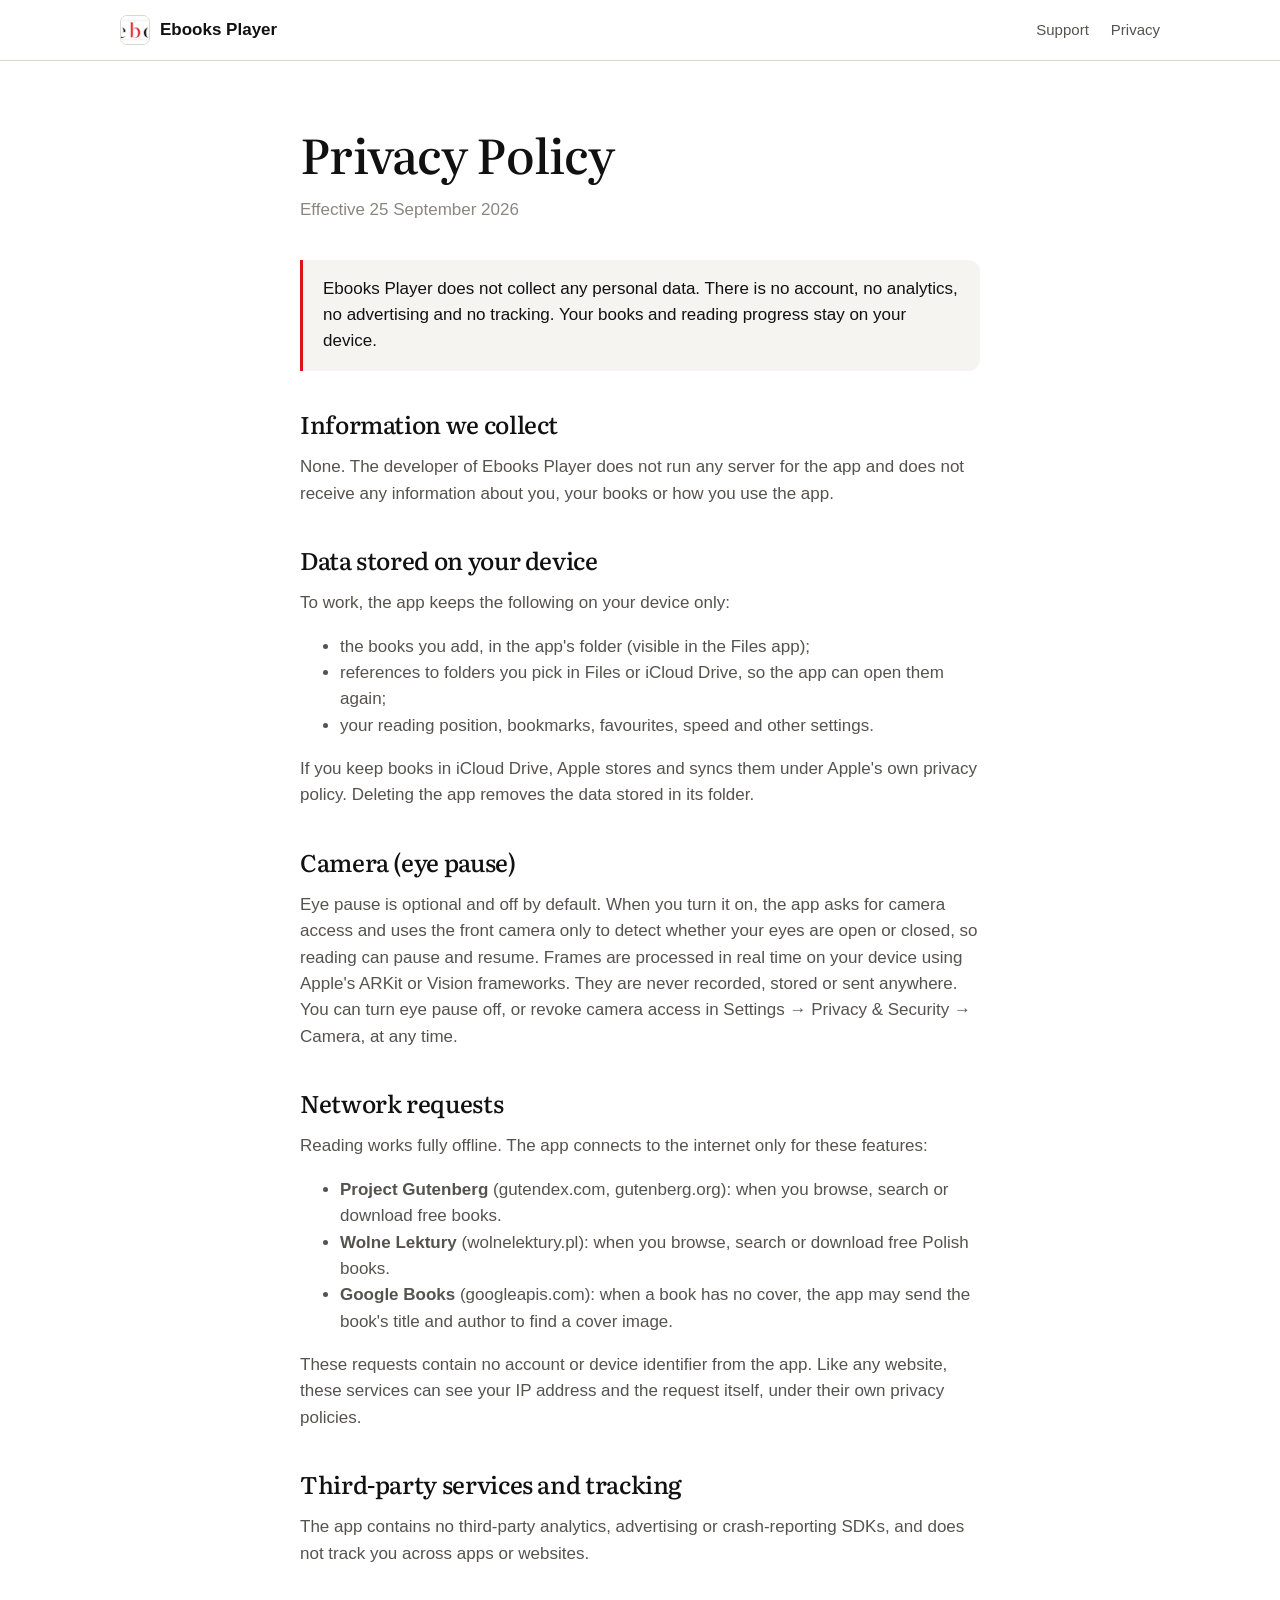
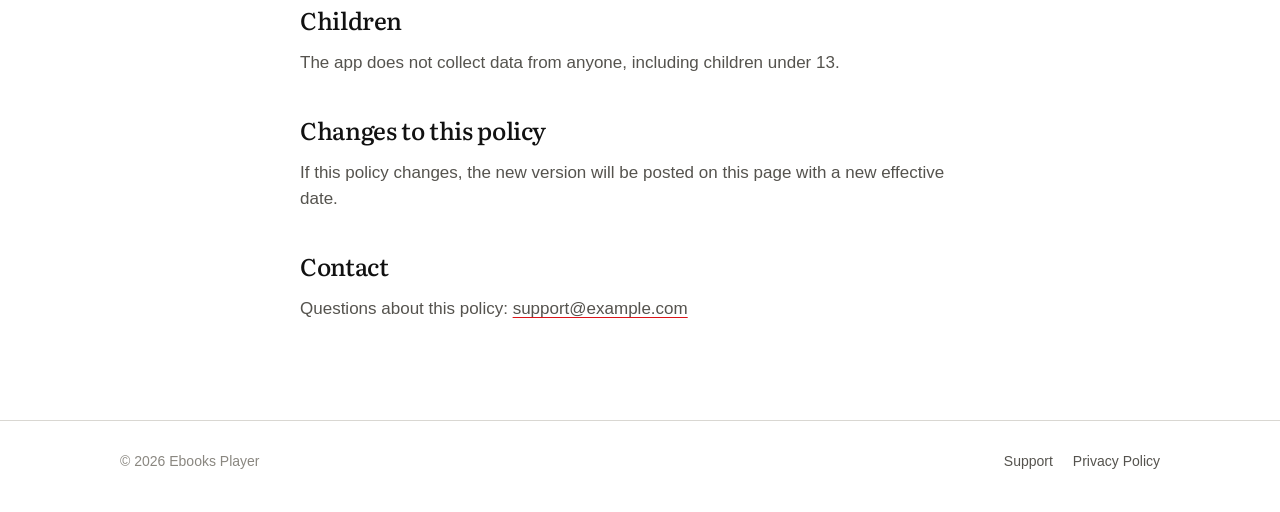
==== privacy.html @ f1ff6e3a "first commit" ====
<!doctype html>
<html lang="en">
<head>
  <meta charset="utf-8">
  <meta name="viewport" content="width=device-width, initial-scale=1">
  <title>Privacy Policy — Ebooks Player</title>
  <meta name="description" content="Privacy Policy for the Ebooks Player iOS app. No account, no tracking, no data collected.">
  <link rel="icon" type="image/png" href="assets/favicon.png">
  <link rel="apple-touch-icon" href="assets/apple-touch-icon.png">
  <link rel="preconnect" href="https://fonts.googleapis.com">
  <link rel="preconnect" href="https://fonts.gstatic.com" crossorigin>
  <link href="https://fonts.googleapis.com/css2?family=Literata:opsz,wght@7..72,400;7..72,500&display=swap" rel="stylesheet">
  <link rel="stylesheet" href="style.css">
</head>
<body>

<header class="site-header">
  <div class="wrap">
    <a class="brand" href="index.html"><img src="assets/favicon.png" alt="">Ebooks Player</a>
    <nav class="nav">
      <a href="index.html#support">Support</a>
      <a href="privacy.html">Privacy</a>
    </nav>
  </div>
</header>

<main class="legal">
  <h1>Privacy Policy</h1>
  <p class="updated">Effective 25 September 2026</p>

  <p class="summary">Ebooks Player does not collect any personal data. There is no account, no analytics, no advertising and no tracking. Your books and reading progress stay on your device.</p>

  <h2>Information we collect</h2>
  <p>None. The developer of Ebooks Player does not run any server for the app and does not receive any information about you, your books or how you use the app.</p>

  <h2>Data stored on your device</h2>
  <p>To work, the app keeps the following on your device only:</p>
  <ul>
    <li>the books you add, in the app's folder (visible in the Files app);</li>
    <li>references to folders you pick in Files or iCloud Drive, so the app can open them again;</li>
    <li>your reading position, bookmarks, favourites, speed and other settings.</li>
  </ul>
  <p>If you keep books in iCloud Drive, Apple stores and syncs them under Apple's own privacy policy. Deleting the app removes the data stored in its folder.</p>

  <h2>Camera (eye pause)</h2>
  <p>Eye pause is optional and off by default. When you turn it on, the app asks for camera access and uses the front camera only to detect whether your eyes are open or closed, so reading can pause and resume. Frames are processed in real time on your device using Apple's ARKit or Vision frameworks. They are never recorded, stored or sent anywhere. You can turn eye pause off, or revoke camera access in Settings → Privacy &amp; Security → Camera, at any time.</p>

  <h2>Network requests</h2>
  <p>Reading works fully offline. The app connects to the internet only for these features:</p>
  <ul>
    <li><strong>Project Gutenberg</strong> (gutendex.com, gutenberg.org): when you browse, search or download free books.</li>
    <li><strong>Wolne Lektury</strong> (wolnelektury.pl): when you browse, search or download free Polish books.</li>
    <li><strong>Google Books</strong> (googleapis.com): when a book has no cover, the app may send the book's title and author to find a cover image.</li>
  </ul>
  <p>These requests contain no account or device identifier from the app. Like any website, these services can see your IP address and the request itself, under their own privacy policies.</p>

  <h2>Third-party services and tracking</h2>
  <p>The app contains no third-party analytics, advertising or crash-reporting SDKs, and does not track you across apps or websites.</p>

  <h2>Children</h2>
  <p>The app does not collect data from anyone, including children under 13.</p>

  <h2>Changes to this policy</h2>
  <p>If this policy changes, the new version will be posted on this page with a new effective date.</p>

  <h2>Contact</h2>
  <!-- TODO: replace with your support address -->
  <p>Questions about this policy: <a href="mailto:support@example.com">support@example.com</a></p>
</main>

<footer>
  <div class="wrap">
    <span>© 2026 Ebooks Player</span>
    <nav>
      <a href="index.html#support">Support</a>
      <a href="privacy.html">Privacy Policy</a>
    </nav>
  </div>
</footer>

</body>
</html>
---- style.css ----
:root {
  --bg: #ffffff;
  --bg-soft: #f5f4f1;
  --ink: #111111;
  --ink-2: #55534e;
  --ink-3: #8a8780;
  --rule: #d9d7d2;
  --red: #db1419;
  --card: #ffffff;
  --shadow: 0 1px 2px rgba(0,0,0,.05), 0 12px 40px rgba(0,0,0,.08);
  --serif: "Literata", Georgia, "Times New Roman", serif;
  --sans: -apple-system, BlinkMacSystemFont, "SF Pro Text", "Inter", "Segoe UI", Roboto, sans-serif;
  --max: 1080px;
  color-scheme: light dark;
}
@media (prefers-color-scheme: dark) {
  :root {
    --bg: #0d0d0d;
    --bg-soft: #171716;
    --ink: #f2f1ee;
    --ink-2: #b4b1aa;
    --ink-3: #7d7a74;
    --rule: #34332f;
    --red: #ff3b3f;
    --card: #1b1b1a;
    --shadow: 0 1px 2px rgba(0,0,0,.4), 0 12px 40px rgba(0,0,0,.5);
  }
}

* { box-sizing: border-box; }
html { -webkit-text-size-adjust: 100%; scroll-behavior: smooth; }
body {
  margin: 0;
  background: var(--bg);
  color: var(--ink);
  font: 17px/1.55 var(--sans);
  -webkit-font-smoothing: antialiased;
}
img { max-width: 100%; display: block; }
a { color: inherit; text-decoration-color: var(--red); text-underline-offset: 3px; }
a:hover { color: var(--red); }

.wrap { max-width: var(--max); margin: 0 auto; padding: 0 20px; }

/* Header */
.site-header {
  position: sticky; top: 0; z-index: 10;
  background: color-mix(in srgb, var(--bg) 85%, transparent);
  backdrop-filter: saturate(1.4) blur(14px);
  -webkit-backdrop-filter: saturate(1.4) blur(14px);
  border-bottom: 1px solid var(--rule);
}
.site-header .wrap { display: flex; align-items: center; justify-content: space-between; height: 60px; gap: 16px; }
.brand { display: flex; align-items: center; gap: 10px; font-weight: 600; text-decoration: none; }
.brand img { width: 30px; height: 30px; border-radius: 7px; border: 1px solid var(--rule); }
.nav { display: flex; gap: 22px; font-size: 15px; }
.nav a { text-decoration: none; color: var(--ink-2); }
.nav a:hover { color: var(--ink); }
@media (max-width: 560px) { .nav .opt { display: none; } }

/* Buttons */
.store-btn {
  display: inline-flex; align-items: center; gap: 10px;
  background: var(--ink); color: var(--bg);
  padding: 10px 20px 10px 16px; border-radius: 12px;
  text-decoration: none; line-height: 1.1;
}
.store-btn:hover { color: var(--bg); opacity: .88; }
.store-btn svg { width: 24px; height: 24px; fill: currentColor; flex: none; }
.store-btn small { display: block; font-size: 11px; opacity: .8; }
.store-btn strong { display: block; font-size: 19px; font-weight: 600; letter-spacing: -.01em; }

/* Hero */
.hero { padding-top: 72px; padding-bottom: 40px; text-align: center; }
.hero h1 {
  font-family: var(--serif); font-weight: 500;
  font-size: clamp(38px, 7vw, 68px); line-height: 1.05; letter-spacing: -.02em;
  margin: 0 0 18px;
}
.hero h1 em { font-style: normal; color: var(--red); }
.hero .lede { font-size: clamp(18px, 2.4vw, 21px); color: var(--ink-2); max-width: 620px; margin: 0 auto 30px; }
.hero .meta { margin-top: 14px; font-size: 14px; color: var(--ink-3); }

/* Live demo */
.demo {
  max-width: 720px; margin: 48px auto 0;
  background: var(--card); border: 1px solid var(--rule); border-radius: 22px;
  box-shadow: var(--shadow); padding: 28px 0 20px;
}
.demo-frame { position: relative; border-top: 2px solid var(--rule); border-bottom: 2px solid var(--rule); margin: 0 28px; }
.demo-frame::before, .demo-frame::after {
  content: ""; position: absolute; left: 50%; width: 2px; height: 14px; background: var(--rule); transform: translateX(-1px);
}
.demo-frame::before { top: 0; }
.demo-frame::after { bottom: 0; }
.word {
  display: grid; grid-template-columns: 1fr auto 1fr; align-items: baseline;
  font-family: var(--serif); font-size: clamp(44px, 9vw, 76px); line-height: 1;
  padding: 34px 0 30px; white-space: pre;
}
.word .b { text-align: right; }
.word .p { color: var(--red); }
.word .a { text-align: left; }
.demo-controls { display: flex; align-items: center; justify-content: space-between; gap: 12px; padding: 18px 28px 0; }
.demo-play {
  width: 52px; height: 52px; border-radius: 50%; border: 0; cursor: pointer;
  background: var(--bg-soft); color: var(--ink); display: grid; place-items: center;
}
.demo-play svg { width: 22px; height: 22px; fill: currentColor; }
.pill {
  border: 0; cursor: pointer; font: 600 15px var(--sans);
  background: var(--bg-soft); color: var(--ink); padding: 9px 16px; border-radius: 999px;
  font-variant-numeric: tabular-nums; min-width: 104px;
}
.demo-progress { flex: 1; height: 5px; border-radius: 3px; background: var(--rule); overflow: hidden; }
.demo-progress i { display: block; height: 100%; width: 0; background: var(--ink); }
.demo-note { font-size: 13px; color: var(--ink-3); text-align: center; margin: 14px 20px 0; }

/* Sections */
section { padding: 80px 0; }
section.alt { background: var(--bg-soft); }
.eyebrow { font-size: 13px; font-weight: 600; letter-spacing: .08em; text-transform: uppercase; color: var(--red); margin: 0 0 10px; }
h2 { font-family: var(--serif); font-weight: 500; font-size: clamp(30px, 4.5vw, 44px); line-height: 1.1; letter-spacing: -.015em; margin: 0 0 16px; }
h3 { font-size: 18px; margin: 0 0 6px; }
.section-lede { color: var(--ink-2); font-size: 19px; max-width: 640px; margin: 0 0 44px; }

.grid { display: grid; gap: 28px; grid-template-columns: repeat(auto-fit, minmax(240px, 1fr)); }
.feature p { margin: 0; color: var(--ink-2); font-size: 16px; }
.feature .ico { width: 40px; height: 40px; border-radius: 10px; background: var(--bg); border: 1px solid var(--rule); display: grid; place-items: center; margin-bottom: 14px; }
section:not(.alt) .feature .ico { background: var(--bg-soft); }
.feature .ico svg { width: 22px; height: 22px; stroke: var(--ink); fill: none; stroke-width: 1.7; stroke-linecap: round; stroke-linejoin: round; }

/* Rhythm table */
.rhythm { display: grid; grid-template-columns: repeat(3, 1fr); gap: 14px; margin-top: 8px; }
.rhythm div { background: var(--card); border: 1px solid var(--rule); border-radius: 14px; padding: 18px; }
.rhythm b { font-family: var(--serif); font-size: 30px; font-weight: 500; display: block; }
.rhythm span { font-size: 14px; color: var(--ink-2); }
@media (max-width: 560px) { .rhythm { grid-template-columns: 1fr; } }

/* Screenshots */
.shots { display: flex; gap: 24px; overflow-x: auto; scroll-snap-type: x mandatory; padding: 8px 20px 24px; margin: 0 -20px; }
.shots figure { margin: 0; flex: 0 0 240px; scroll-snap-align: center; }
.shots img { border-radius: 30px; border: 1px solid var(--rule); box-shadow: var(--shadow); aspect-ratio: 1206 / 2622; object-fit: cover; width: 100%; }
.shots figcaption { font-size: 14px; color: var(--ink-2); text-align: center; margin-top: 12px; }
@media (min-width: 1080px) { .shots { justify-content: center; overflow: visible; } }

/* Formats */
.chips { display: flex; flex-wrap: wrap; gap: 10px; margin: 0 0 36px; padding: 0; list-style: none; }
.chips li { border: 1px solid var(--rule); border-radius: 999px; padding: 6px 14px; font-size: 15px; font-weight: 600; background: var(--card); }

/* FAQ */
.faq { max-width: 760px; }
.faq details { border-bottom: 1px solid var(--rule); padding: 18px 0; }
.faq summary { cursor: pointer; font-weight: 600; font-size: 18px; list-style: none; display: flex; justify-content: space-between; gap: 16px; }
.faq summary::-webkit-details-marker { display: none; }
.faq summary::after { content: "+"; color: var(--ink-3); font-weight: 400; font-size: 22px; line-height: 1; }
.faq details[open] summary::after { content: "–"; }
.faq details p { color: var(--ink-2); margin: 10px 0 0; }

.contact-card { margin-top: 44px; background: var(--card); border: 1px solid var(--rule); border-radius: 18px; padding: 26px; max-width: 760px; }
.contact-card p { margin: 0 0 6px; color: var(--ink-2); }
.contact-card a { font-weight: 600; font-size: 19px; color: var(--ink); }

/* CTA + footer */
.cta { text-align: center; }
.cta img { width: 96px; height: 96px; border-radius: 22px; margin: 0 auto 22px; border: 1px solid var(--rule); }
footer { border-top: 1px solid var(--rule); padding: 30px 0 40px; font-size: 14px; color: var(--ink-3); }
footer .wrap { display: flex; flex-wrap: wrap; gap: 12px 28px; justify-content: space-between; }
footer nav { display: flex; gap: 20px; }
footer a { color: var(--ink-2); text-decoration: none; }

/* Legal page */
.legal { max-width: 720px; padding: 56px 20px 80px; margin: 0 auto; }
.legal h1 { font-family: var(--serif); font-weight: 500; font-size: clamp(34px, 5vw, 48px); letter-spacing: -.015em; margin: 0 0 6px; }
.legal .updated { color: var(--ink-3); margin: 0 0 36px; }
.legal h2 { font-size: 24px; margin: 40px 0 10px; }
.legal p, .legal li { color: var(--ink-2); }
.legal .summary { background: var(--bg-soft); border-left: 3px solid var(--red); border-radius: 0 12px 12px 0; padding: 16px 20px; color: var(--ink); }

@media (prefers-reduced-motion: reduce) { html { scroll-behavior: auto; } }
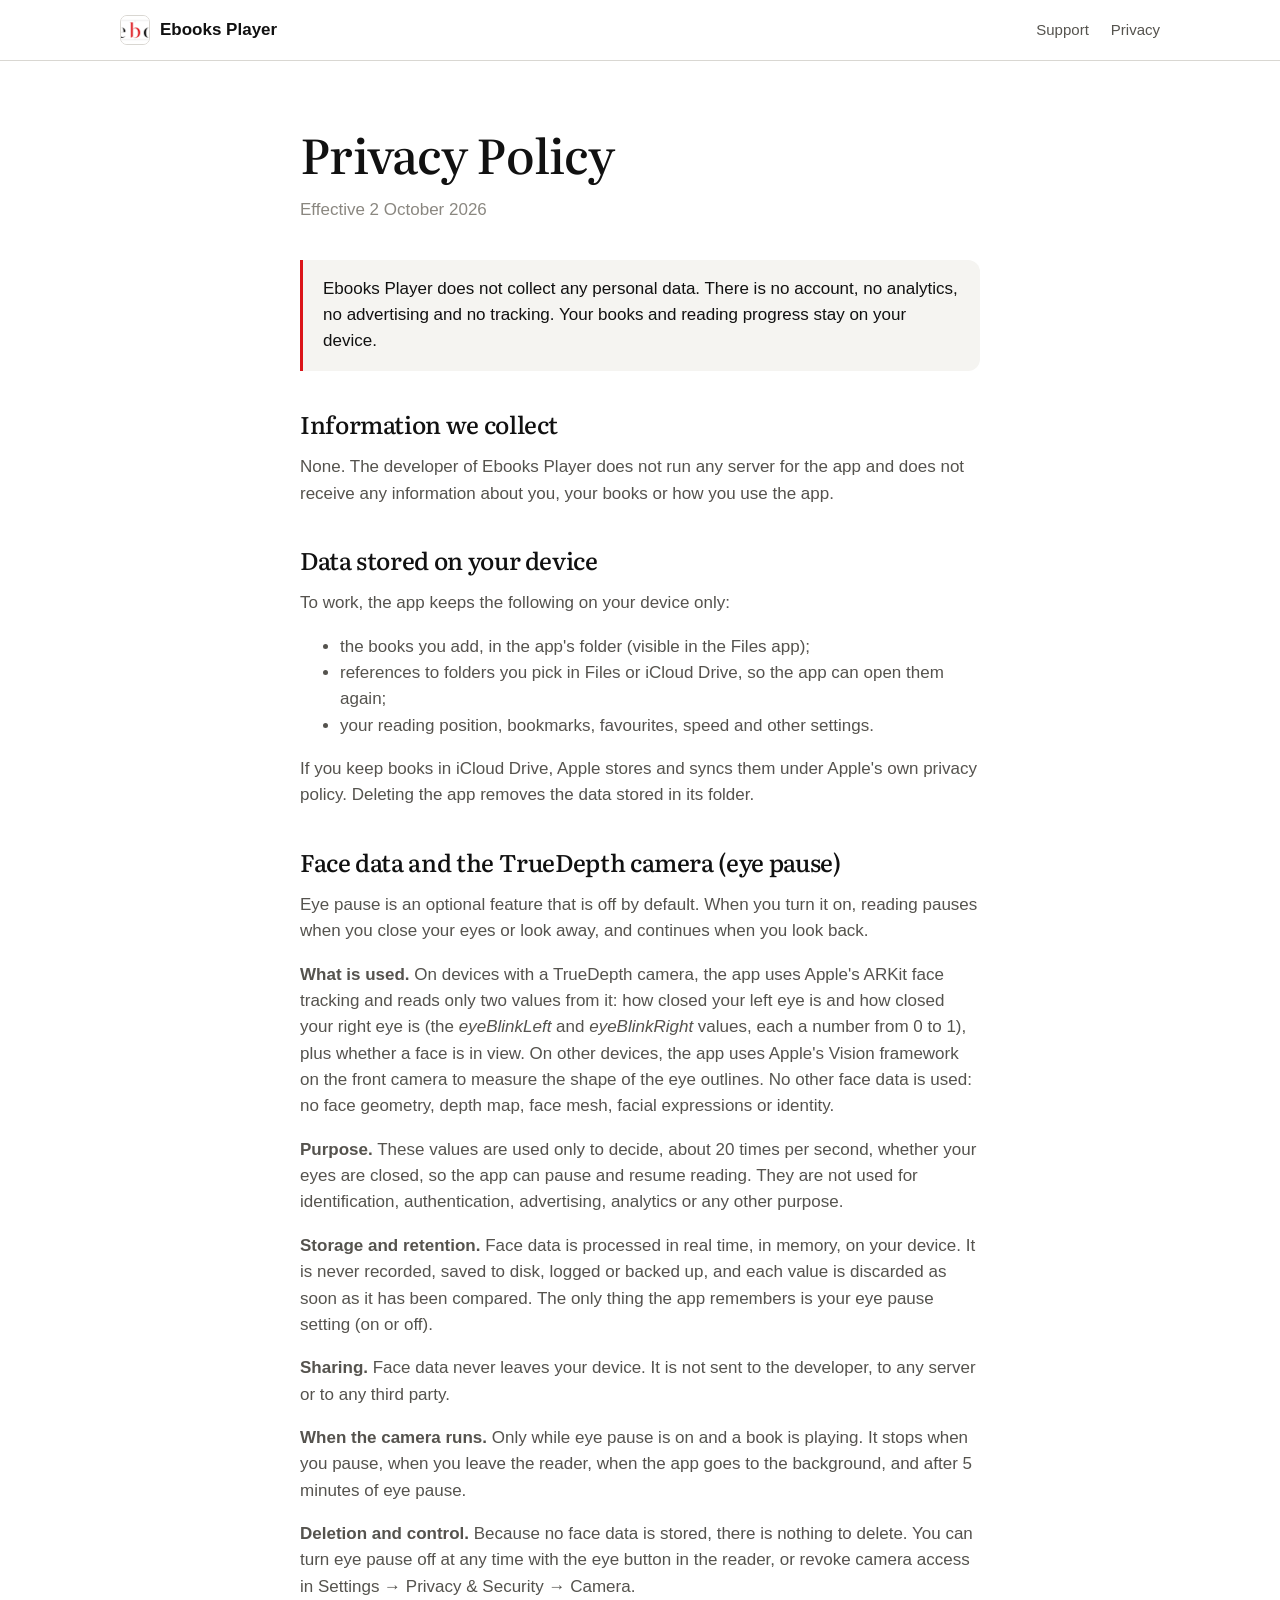
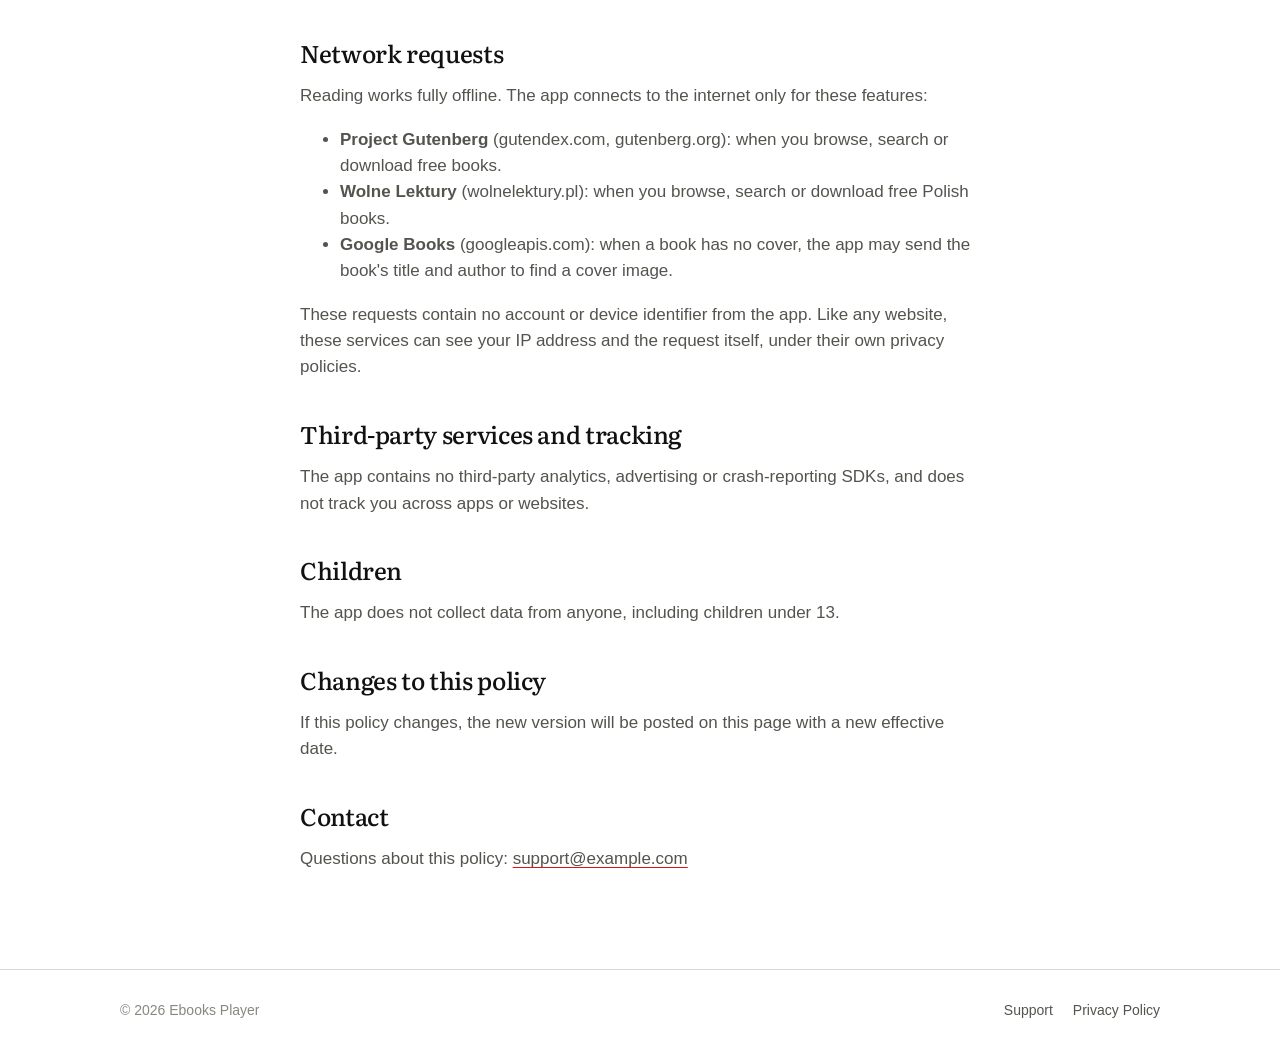
==== commit 1bbb5194: "poprawki pp" ====
--- a/privacy.html
+++ b/privacy.html
@@ -26,7 +26,7 @@
 
 <main class="legal">
   <h1>Privacy Policy</h1>
-  <p class="updated">Effective 25 September 2026</p>
+  <p class="updated">Effective 2 October 2026</p>
 
   <p class="summary">Ebooks Player does not collect any personal data. There is no account, no analytics, no advertising and no tracking. Your books and reading progress stay on your device.</p>
 
@@ -42,8 +42,14 @@
   </ul>
   <p>If you keep books in iCloud Drive, Apple stores and syncs them under Apple's own privacy policy. Deleting the app removes the data stored in its folder.</p>
 
-  <h2>Camera (eye pause)</h2>
-  <p>Eye pause is optional and off by default. When you turn it on, the app asks for camera access and uses the front camera only to detect whether your eyes are open or closed, so reading can pause and resume. Frames are processed in real time on your device using Apple's ARKit or Vision frameworks. They are never recorded, stored or sent anywhere. You can turn eye pause off, or revoke camera access in Settings → Privacy &amp; Security → Camera, at any time.</p>
+  <h2 id="face-data">Face data and the TrueDepth camera (eye pause)</h2>
+  <p>Eye pause is an optional feature that is off by default. When you turn it on, reading pauses when you close your eyes or look away, and continues when you look back.</p>
+  <p><strong>What is used.</strong> On devices with a TrueDepth camera, the app uses Apple's ARKit face tracking and reads only two values from it: how closed your left eye is and how closed your right eye is (the <em>eyeBlinkLeft</em> and <em>eyeBlinkRight</em> values, each a number from 0 to 1), plus whether a face is in view. On other devices, the app uses Apple's Vision framework on the front camera to measure the shape of the eye outlines. No other face data is used: no face geometry, depth map, face mesh, facial expressions or identity.</p>
+  <p><strong>Purpose.</strong> These values are used only to decide, about 20 times per second, whether your eyes are closed, so the app can pause and resume reading. They are not used for identification, authentication, advertising, analytics or any other purpose.</p>
+  <p><strong>Storage and retention.</strong> Face data is processed in real time, in memory, on your device. It is never recorded, saved to disk, logged or backed up, and each value is discarded as soon as it has been compared. The only thing the app remembers is your eye pause setting (on or off).</p>
+  <p><strong>Sharing.</strong> Face data never leaves your device. It is not sent to the developer, to any server or to any third party.</p>
+  <p><strong>When the camera runs.</strong> Only while eye pause is on and a book is playing. It stops when you pause, when you leave the reader, when the app goes to the background, and after 5 minutes of eye pause.</p>
+  <p><strong>Deletion and control.</strong> Because no face data is stored, there is nothing to delete. You can turn eye pause off at any time with the eye button in the reader, or revoke camera access in Settings → Privacy &amp; Security → Camera.</p>
 
   <h2>Network requests</h2>
   <p>Reading works fully offline. The app connects to the internet only for these features:</p>
